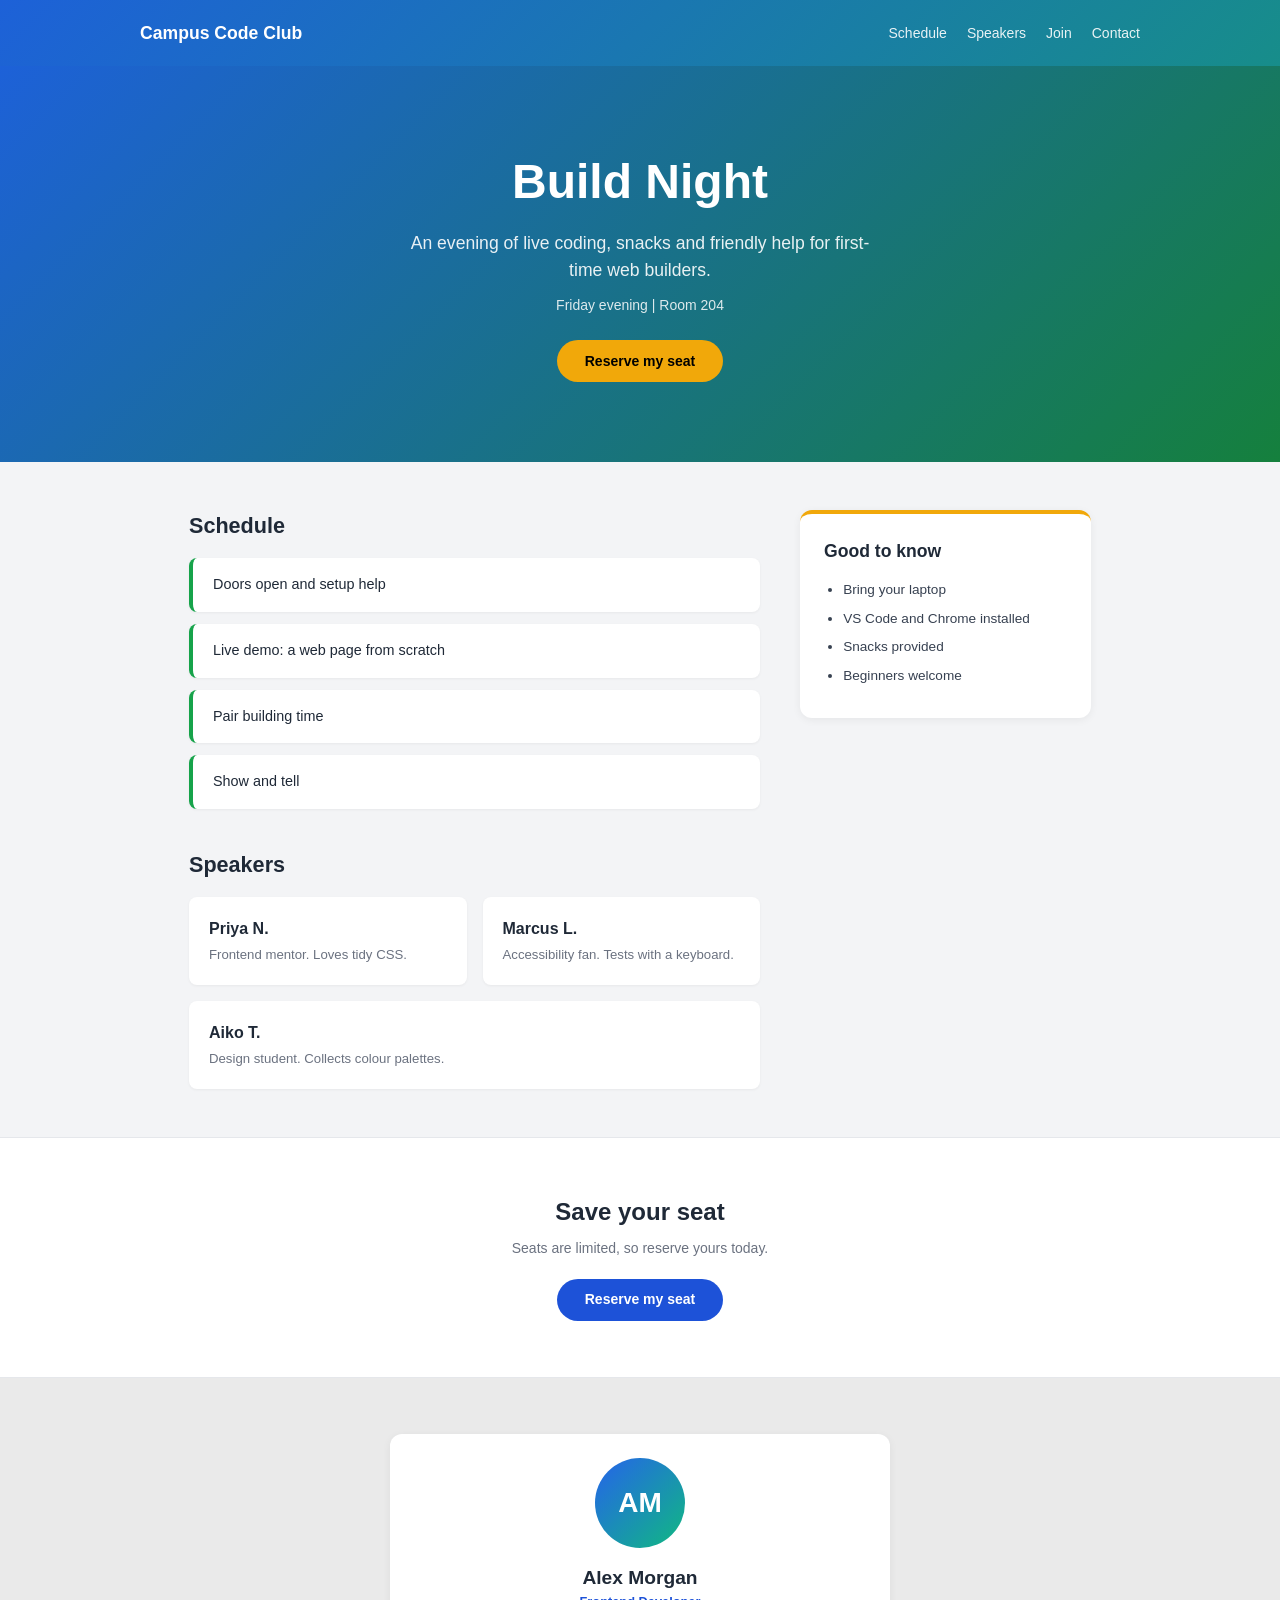
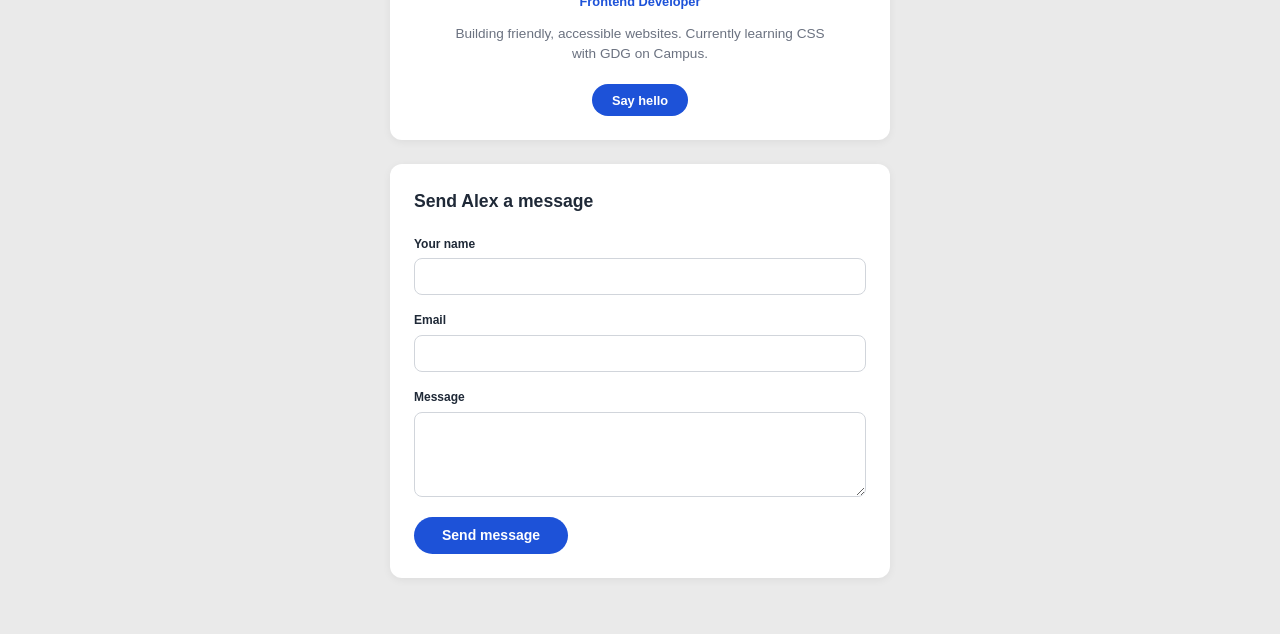
==== session-02-css/index.html @ 692ff86a "Add HTML structure and CSS styles for Task 2 layout" ====
<!DOCTYPE html>
<html lang="en">
<head>
  <meta charset="UTF-8">
  <meta name="viewport" content="width=device-width, initial-scale=1.0">
  <title>Task 2</title>
  <link rel="stylesheet" href="style.css">
</head>
<body>

  <!-- nav -->
  <header class="navbar">
    <div class="nav-container">
      <div class="logo">Campus Code Club</div>
      <nav class="nav-links">
        <a href="#schedule">Schedule</a>
        <a href="#speakers">Speakers</a>
        <a href="#join">Join</a>
        <a href="#contact">Contact</a>
      </nav>
    </div>
  </header>

  <!-- hero -->
  <section class="hero">
    <div class="hero-content">
      <h1>Build Night</h1>
      <p class="hero-desc">
        An evening of live coding, snacks and friendly help for first-time web builders.
      </p>
      <p class="hero-time">Friday evening | Room 204</p>
      <a href="#save-seat" class="btn btn-yellow">Reserve my seat</a>
    </div>
  </section>

  <!-- main -->
  <main class="main-layout">
    <!-- Left Column: Schedule & Speakers -->
    <div class="main-left">
      <!-- Schedule Section -->
      <section id="schedule" class="section">
        <h2 class="section-title">Schedule</h2>
        <div class="schedule-list">
          <div class="schedule-card">Doors open and setup help</div>
          <div class="schedule-card">Live demo: a web page from scratch</div>
          <div class="schedule-card">Pair building time</div>
          <div class="schedule-card">Show and tell</div>
        </div>
      </section>

      <!-- Speakers Section -->
      <section id="speakers" class="section">
        <h2 class="section-title">Speakers</h2>
        <div class="speakers-grid">
          <div class="speaker-card">
            <h3>Priya N.</h3>
            <p>Frontend mentor. Loves tidy CSS.</p>
          </div>
          <div class="speaker-card">
            <h3>Marcus L.</h3>
            <p>Accessibility fan. Tests with a keyboard.</p>
          </div>
          <div class="speaker-card full-width">
            <h3>Aiko T.</h3>
            <p>Design student. Collects colour palettes.</p>
          </div>
        </div>
      </section>
    </div>

    <!-- Right Sidebar: Good to know -->
    <aside class="main-right">
      <div class="card card-sidebar">
        <div class="top-bar-orange"></div>
        <h3>Good to know</h3>
        <ul>
          <li>Bring your laptop</li>
          <li>VS Code and Chrome installed</li>
          <li>Snacks provided</li>
          <li>Beginners welcome</li>
        </ul>
      </div>
    </aside>
  </main>

  <!-- CTA Section -->
  <section id="save-seat" class="cta-section">
    <h2>Save your seat</h2>
    <p>Seats are limited, so reserve yours today.</p>
    <a href="#" class="btn btn-blue">Reserve my seat</a>
  </section>

  <!-- Footer / Profile & Contact Form -->
  <footer class="footer-section">
    <div class="footer-container">
      
      <!-- Profile Card -->
      <div class="card profile-card">
        <div class="avatar">AM</div>
        <h3>Alex Morgan</h3>
        <p class="role">Frontend Developer</p>
        <p class="bio">
          Building friendly, accessible websites. Currently learning CSS with GDG on Campus.
        </p>
        <a href="#" class="btn btn-blue btn-sm">Say hello</a>
      </div>

      <!-- Contact Form -->
      <div class="card contact-card">
        <h3>Send Alex a message</h3>
        <form action="#" method="POST" class="contact-form">
          <div class="form-group">
            <label for="name">Your name</label>
            <input type="text" id="name" name="name" placeholder="" required>
          </div>
          <div class="form-group">
            <label for="email">Email</label>
            <input type="email" id="email" name="email" placeholder="" required>
          </div>
          <div class="form-group">
            <label for="message">Message</label>
            <textarea id="message" name="message" rows="4" required></textarea>
          </div>
          <button type="submit" class="btn btn-blue">Send message</button>
        </form>
      </div>

    </div>
  </footer>

</body>
</html>
---- session-02-css/style.css ----
/* --- CSS Reset & Variables --- */
* {
  margin: 0;
  padding: 0;
  box-sizing: border-box;
}

:root {
  --primary-blue: #1d52d8;
  --dark-blue: #1640ab;
  --yellow: #f1a80a;
  --yellow-hover: #d99607;
  --bg-light: #f3f4f6;
  --bg-footer: #eaeaea;
  --text-dark: #1f2937;
  --text-muted: #6b7280;
  --border-color: #d1d5db;
  --card-bg: #ffffff;
}

body {
  font-family: -apple-system, BlinkMacSystemFont, "Segoe UI", Roboto, Helvetica, Arial, sans-serif;
  color: var(--text-dark);
  background-color: var(--bg-light);
  line-height: 1.5;
}

/* --- Header & Navigation --- */
.navbar {
  background: linear-gradient(135deg, #1d61d8 0%, #178d8a 100%);
  color: #ffffff;
  padding: 1.25rem 2rem;
}

.nav-container {
  max-width: 1000px;
  margin: 0 auto;
  display: flex;
  flex-wrap: wrap;
  justify-content: space-between;
  align-items: center;
  gap: 1rem;
}

.logo {
  font-weight: 700;
  font-size: 1.1rem;
  white-space: nowrap;
}

.nav-links {
  display: flex;
  flex-wrap: wrap;
  gap: 1.25rem;
}

.nav-links a {
  color: #ffffff;
  text-decoration: none;
  font-size: 0.875rem;
  opacity: 0.9;
  transition: opacity 0.2s;
}

.nav-links a:hover {
  opacity: 1;
}

/* --- Hero Section --- */
.hero {
  background: linear-gradient(135deg, #1d61d8 0%, #15803d 100%);
  color: #ffffff;
  text-align: center;
  padding: clamp(3rem, 8vw, 5rem) 1.5rem;
}

.hero-content {
  max-width: 600px;
  margin: 0 auto;
  display: flex;
  flex-direction: column;
  align-items: center;
}

.hero h1 {
  font-size: clamp(2rem, 5vw, 3rem);
  font-weight: 800;
  margin-bottom: 0.75rem;
}

.hero-desc {
  font-size: clamp(0.95rem, 2.5vw, 1.1rem);
  opacity: 0.9;
  margin-bottom: 0.75rem;
  max-width: 480px;
}

.hero-time {
  font-size: 0.875rem;
  opacity: 0.85;
  margin-bottom: 1.5rem;
}

/* --- Buttons --- */
.btn {
  display: inline-block;
  padding: 0.65rem 1.75rem;
  border-radius: 9999px;
  font-weight: 600;
  font-size: 0.875rem;
  text-decoration: none;
  border: none;
  cursor: pointer;
  transition: background-color 0.2s, transform 0.1s;
  text-align: center;
}

.btn-yellow {
  background-color: var(--yellow);
  color: #000000;
}

.btn-yellow:hover {
  background-color: var(--yellow-hover);
}

.btn-blue {
  background-color: var(--primary-blue);
  color: #ffffff;
}

.btn-blue:hover {
  background-color: var(--dark-blue);
}

.btn-sm {
  padding: 0.4rem 1.25rem;
  font-size: 0.8rem;
}

/* --- Main Layout (Responsive without media queries) --- */
.main-layout {
  max-width: 950px;
  margin: 0 auto;
  padding: 3rem 1.5rem;
  display: flex;
  flex-wrap: wrap;
  gap: 2.5rem;
}

/* Flex grow + basis trick: 
   When screen > ~650px, they sit side by side. 
   When smaller, they wrap smoothly to full width. */
.main-left {
  flex: 1 1 520px;
  display: flex;
  flex-direction: column;
  gap: 2.5rem;
}

.main-right {
  flex: 1 1 240px;
}

/* Section Common */
.section-title {
  font-size: 1.35rem;
  font-weight: 700;
  margin-bottom: 1rem;
}

/* --- Schedule Section --- */
.schedule-list {
  display: flex;
  flex-direction: column;
  gap: 0.75rem;
}

.schedule-card {
  background-color: var(--card-bg);
  padding: 1rem 1.25rem;
  border-radius: 8px;
  border-left: 4px solid #16a34a;
  font-size: 0.9rem;
  box-shadow: 0 1px 3px rgba(0, 0, 0, 0.05);
}

/* --- Speakers Section --- */
.speakers-grid {
  display: flex;
  flex-wrap: wrap;
  gap: 1rem;
}

.speaker-card {
  background-color: var(--card-bg);
  padding: 1.25rem;
  border-radius: 8px;
  flex: 1 1 220px;
  box-shadow: 0 1px 3px rgba(0, 0, 0, 0.05);
}

.speaker-card.full-width {
  flex: 1 1 100%;
}

.speaker-card h3 {
  font-size: 1rem;
  font-weight: 700;
  margin-bottom: 0.25rem;
}

.speaker-card p {
  font-size: 0.825rem;
  color: var(--text-muted);
}

/* --- Sidebar Card --- */
.card {
  background-color: var(--card-bg);
  border-radius: 12px;
  padding: 1.5rem;
  box-shadow: 0 2px 8px rgba(0, 0, 0, 0.06);
  position: relative;
  overflow: hidden;
}

.card-sidebar {
  border-top: 4px solid var(--yellow);
}

.card-sidebar h3 {
  font-size: 1.1rem;
  font-weight: 700;
  margin-bottom: 1rem;
}

.card-sidebar ul {
  list-style-type: disc;
  padding-left: 1.2rem;
}

.card-sidebar li {
  font-size: 0.85rem;
  margin-bottom: 0.5rem;
  color: #374151;
}

/* --- CTA Section --- */
.cta-section {
  background-color: var(--card-bg);
  text-align: center;
  padding: 3.5rem 1.5rem;
  border-top: 1px solid #e5e7eb;
  border-bottom: 1px solid #e5e7eb;
}

.cta-section h2 {
  font-size: 1.5rem;
  font-weight: 700;
  margin-bottom: 0.5rem;
}

.cta-section p {
  font-size: 0.875rem;
  color: var(--text-muted);
  margin-bottom: 1.25rem;
}

/* --- Footer & Contact Form Section --- */
.footer-section {
  background-color: var(--bg-footer);
  padding: 3.5rem 1.5rem;
}

.footer-container {
  max-width: 500px;
  margin: 0 auto;
  display: flex;
  flex-direction: column;
  gap: 1.5rem;
}

/* Profile Card */
.profile-card {
  text-align: center;
  display: flex;
  flex-direction: column;
  align-items: center;
}

.avatar {
  width: 90px;
  height: 90px;
  border-radius: 50%;
  background: linear-gradient(135deg, #2563eb 0%, #10b981 100%);
  color: #ffffff;
  display: flex;
  align-items: center;
  justify-content: center;
  font-size: 1.75rem;
  font-weight: 700;
  margin-bottom: 1rem;
}

.profile-card h3 {
  font-size: 1.2rem;
  font-weight: 700;
}

.profile-card .role {
  font-size: 0.8rem;
  color: var(--primary-blue);
  font-weight: 600;
  margin-bottom: 0.75rem;
}

.profile-card .bio {
  font-size: 0.85rem;
  color: var(--text-muted);
  margin-bottom: 1.25rem;
  max-width: 380px;
}

/* Contact Form */
.contact-card h3 {
  font-size: 1.1rem;
  font-weight: 700;
  margin-bottom: 1.25rem;
}

.contact-form {
  display: flex;
  flex-direction: column;
  gap: 1rem;
}

.form-group {
  display: flex;
  flex-direction: column;
  gap: 0.35rem;
  text-align: left;
}

.form-group label {
  font-size: 0.75rem;
  font-weight: 600;
  color: var(--text-dark);
}

.form-group input,
.form-group textarea {
  width: 100%;
  padding: 0.6rem 0.75rem;
  border: 1px solid var(--border-color);
  border-radius: 8px;
  font-family: inherit;
  font-size: 0.875rem;
  outline: none;
  background-color: #ffffff;
}

.form-group input:focus,
.form-group textarea:focus {
  border-color: var(--primary-blue);
  box-shadow: 0 0 0 2px rgba(29, 82, 216, 0.15);
}

.contact-form .btn {
  align-self: flex-start;
  margin-top: 0.25rem;
}
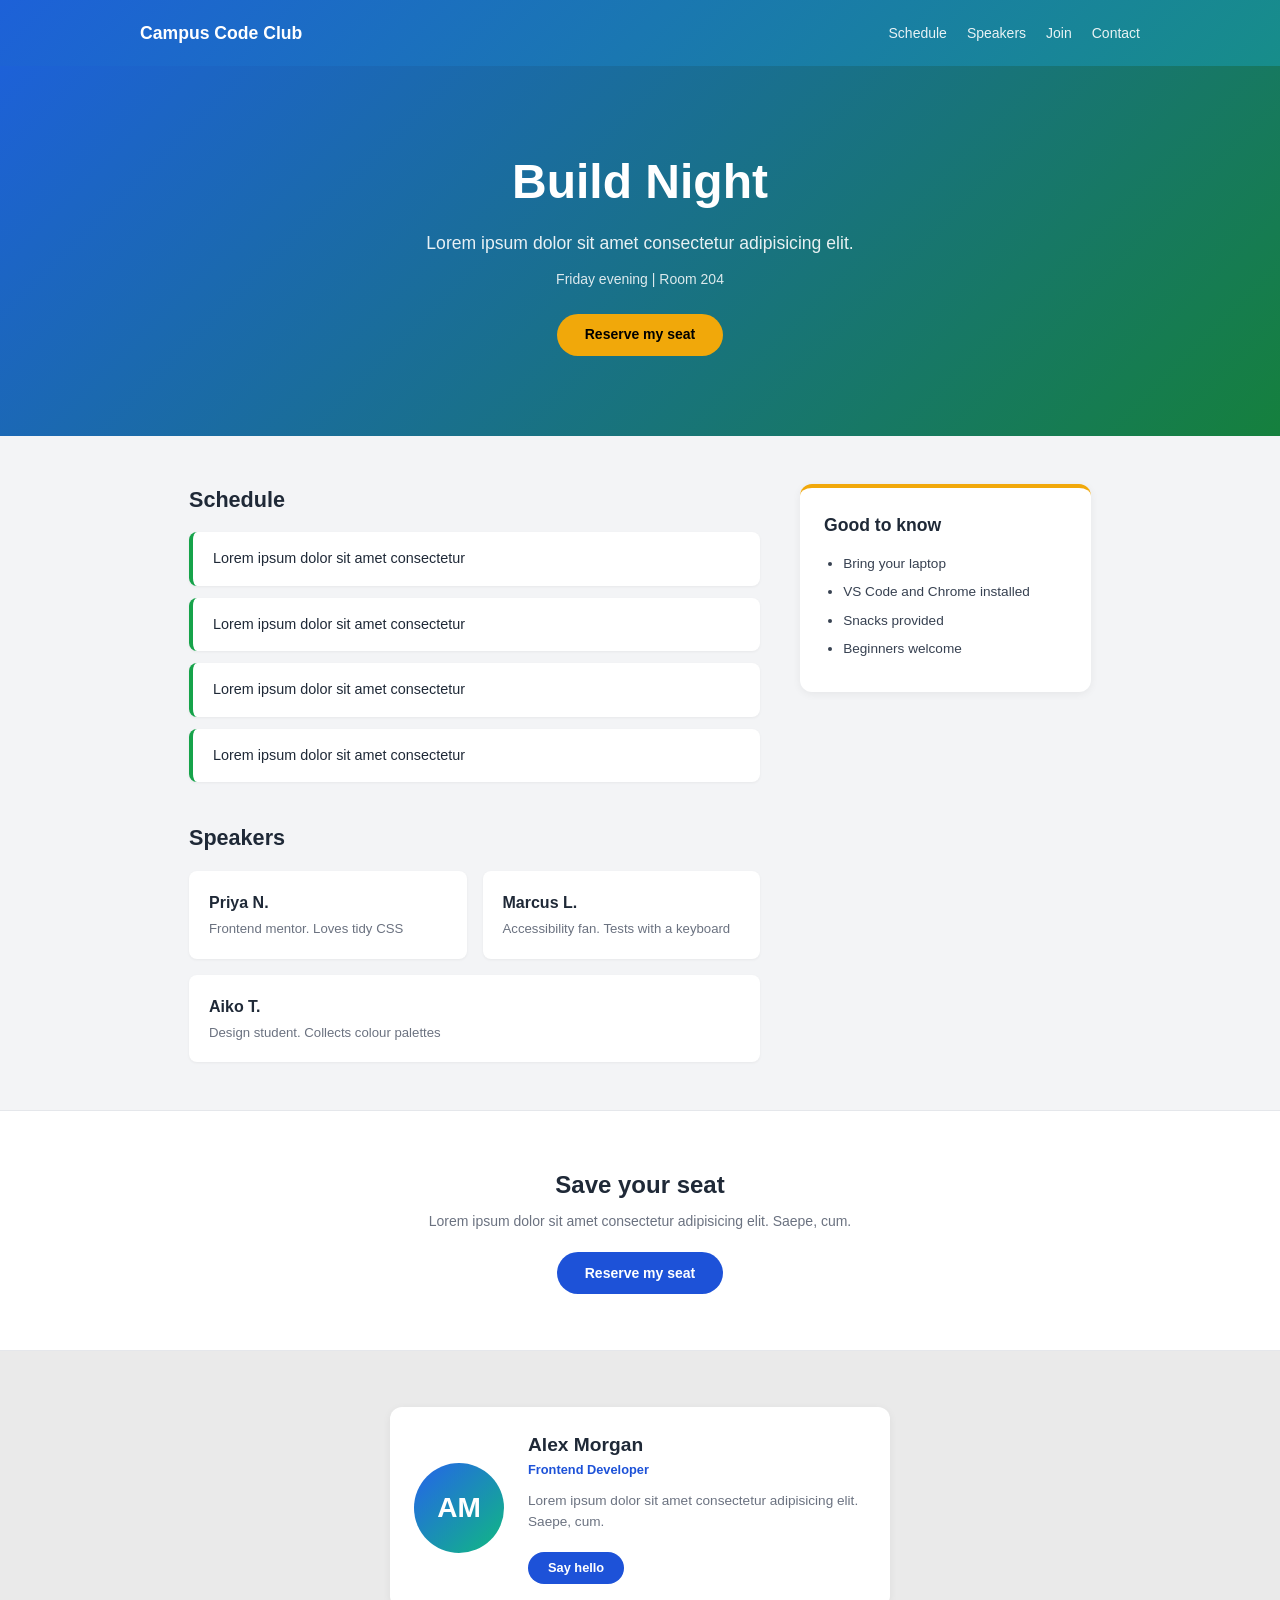
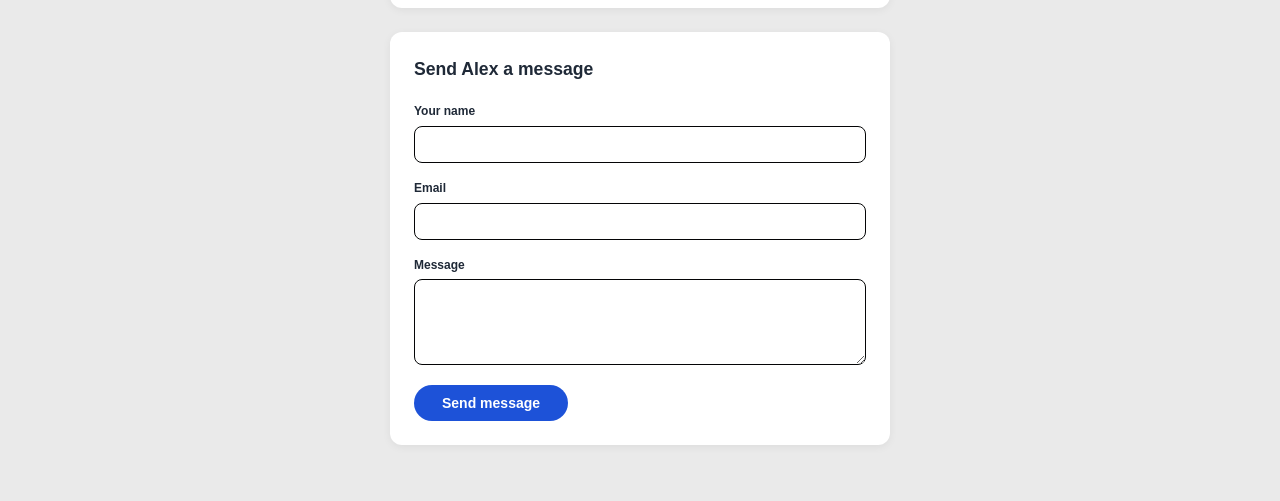
==== commit 6737ecc5: "Refactor HTML structure and update CSS styles for improved layout and design" ====
--- a/session-02-css/index.html
+++ b/session-02-css/index.html
@@ -1,132 +1,137 @@
 <!DOCTYPE html>
 <html lang="en">
+
 <head>
-  <meta charset="UTF-8">
-  <meta name="viewport" content="width=device-width, initial-scale=1.0">
-  <title>Task 2</title>
-  <link rel="stylesheet" href="style.css">
+    <meta charset="UTF-8">
+    <meta name="viewport" content="width=device-width, initial-scale=1.0">
+    <title>Task 2</title>
+    <link rel="stylesheet" href="style.css">
 </head>
+
 <body>
 
-  <!-- nav -->
-  <header class="navbar">
-    <div class="nav-container">
-      <div class="logo">Campus Code Club</div>
-      <nav class="nav-links">
-        <a href="#schedule">Schedule</a>
-        <a href="#speakers">Speakers</a>
-        <a href="#join">Join</a>
-        <a href="#contact">Contact</a>
-      </nav>
-    </div>
-  </header>
+    <!-- nav -->
+    <header class="navbar">
+        <div class="nav-container">
+            <div class="logo">Campus Code Club</div>
+            <nav class="nav-links">
+                <a href="#schedule">Schedule</a>
+                <a href="#speakers">Speakers</a>
+                <a href="#join">Join</a>
+                <a href="#contact">Contact</a>
+            </nav>
+        </div>
+    </header>
 
-  <!-- hero -->
-  <section class="hero">
-    <div class="hero-content">
-      <h1>Build Night</h1>
-      <p class="hero-desc">
-        An evening of live coding, snacks and friendly help for first-time web builders.
-      </p>
-      <p class="hero-time">Friday evening | Room 204</p>
-      <a href="#save-seat" class="btn btn-yellow">Reserve my seat</a>
-    </div>
-  </section>
+    <!-- hero -->
+    <section class="hero">
+        <div class="hero-content">
+            <h1>Build Night</h1>
+            <p class="hero-desc">
+                Lorem ipsum dolor sit amet consectetur adipisicing elit.
+            </p>
+            <p class="hero-time">Friday evening | Room 204</p>
+            <a href="#save-seat" class="btn btn-yellow">Reserve my seat</a>
+        </div>
+    </section>
 
-  <!-- main -->
-  <main class="main-layout">
-    <!-- Left Column: Schedule & Speakers -->
-    <div class="main-left">
-      <!-- Schedule Section -->
-      <section id="schedule" class="section">
-        <h2 class="section-title">Schedule</h2>
-        <div class="schedule-list">
-          <div class="schedule-card">Doors open and setup help</div>
-          <div class="schedule-card">Live demo: a web page from scratch</div>
-          <div class="schedule-card">Pair building time</div>
-          <div class="schedule-card">Show and tell</div>
+    <!-- main -->
+    <main class="main-layout">
+
+        <!-- left column-->
+        <div class="main-left">
+
+            <!-- schedule -->
+            <section id="schedule" class="section">
+                <h2 class="section-title">Schedule</h2>
+                <div class="schedule-list">
+                    <div class="schedule-card">Lorem ipsum dolor sit amet consectetur</div>
+                    <div class="schedule-card">Lorem ipsum dolor sit amet consectetur</div>
+                    <div class="schedule-card">Lorem ipsum dolor sit amet consectetur</div>
+                    <div class="schedule-card">Lorem ipsum dolor sit amet consectetur</div>
+                </div>
+            </section>
+
+            <!-- speakers -->
+            <section id="speakers" class="section">
+                <h2 class="section-title">Speakers</h2>
+                <div class="speakers-grid">
+                    <div class="speaker-card">
+                        <h3>Priya N.</h3>
+                        <p>Frontend mentor. Loves tidy CSS</p>
+                    </div>
+                    <div class="speaker-card">
+                        <h3>Marcus L.</h3>
+                        <p>Accessibility fan. Tests with a keyboard</p>
+                    </div>
+                    <div class="speaker-card full-width">
+                        <h3>Aiko T.</h3>
+                        <p>Design student. Collects colour palettes</p>
+                    </div>
+                </div>
+            </section>
         </div>
-      </section>
 
-      <!-- Speakers Section -->
-      <section id="speakers" class="section">
-        <h2 class="section-title">Speakers</h2>
-        <div class="speakers-grid">
-          <div class="speaker-card">
-            <h3>Priya N.</h3>
-            <p>Frontend mentor. Loves tidy CSS.</p>
-          </div>
-          <div class="speaker-card">
-            <h3>Marcus L.</h3>
-            <p>Accessibility fan. Tests with a keyboard.</p>
-          </div>
-          <div class="speaker-card full-width">
-            <h3>Aiko T.</h3>
-            <p>Design student. Collects colour palettes.</p>
-          </div>
+        <!-- right column -->
+        <aside class="main-right">
+            <div class="card card-sidebar">
+                <div class="top-bar-orange"></div>
+                <h3>Good to know</h3>
+                <ul>
+                    <li>Bring your laptop</li>
+                    <li>VS Code and Chrome installed</li>
+                    <li>Snacks provided</li>
+                    <li>Beginners welcome</li>
+                </ul>
+            </div>
+        </aside>
+    </main>
+
+    <!-- section -->
+    <section id="save-seat" class="save-seat-section">
+        <h2>Save your seat</h2>
+        <p>Lorem ipsum dolor sit amet consectetur adipisicing elit. Saepe, cum.</p>
+        <a href="#" class="btn btn-blue">Reserve my seat</a>
+    </section>
+
+    <!-- footer-->
+    <footer class="footer-section">
+        <div class="footer-container">
+
+            <!-- profile -->
+            <div class="card profile-card">
+                <div class="avatar">AM</div>
+                <h3>Alex Morgan</h3>
+                <p class="role">Frontend Developer</p>
+                <p class="bio">
+                   Lorem ipsum dolor sit amet consectetur adipisicing elit. Saepe, cum.
+                </p>
+                <a href="#" class="btn btn-blue btn-sm">Say hello</a>
+            </div>
+
+            <!-- form -->
+            <div class="card contact-card">
+                <h3>Send Alex a message</h3>
+                <form action="#" method="POST" class="contact-form">
+                    <div class="form-group">
+                        <label for="name">Your name</label>
+                        <input type="text" id="name" name="name" placeholder="" required>
+                    </div>
+                    <div class="form-group">
+                        <label for="email">Email</label>
+                        <input type="email" id="email" name="email" placeholder="" required>
+                    </div>
+                    <div class="form-group">
+                        <label for="message">Message</label>
+                        <textarea id="message" name="message" rows="4" required></textarea>
+                    </div>
+                    <button type="submit" class="btn btn-blue">Send message</button>
+                </form>
+            </div>
+
         </div>
-      </section>
-    </div>
-
-    <!-- Right Sidebar: Good to know -->
-    <aside class="main-right">
-      <div class="card card-sidebar">
-        <div class="top-bar-orange"></div>
-        <h3>Good to know</h3>
-        <ul>
-          <li>Bring your laptop</li>
-          <li>VS Code and Chrome installed</li>
-          <li>Snacks provided</li>
-          <li>Beginners welcome</li>
-        </ul>
-      </div>
-    </aside>
-  </main>
-
-  <!-- CTA Section -->
-  <section id="save-seat" class="cta-section">
-    <h2>Save your seat</h2>
-    <p>Seats are limited, so reserve yours today.</p>
-    <a href="#" class="btn btn-blue">Reserve my seat</a>
-  </section>
-
-  <!-- Footer / Profile & Contact Form -->
-  <footer class="footer-section">
-    <div class="footer-container">
-      
-      <!-- Profile Card -->
-      <div class="card profile-card">
-        <div class="avatar">AM</div>
-        <h3>Alex Morgan</h3>
-        <p class="role">Frontend Developer</p>
-        <p class="bio">
-          Building friendly, accessible websites. Currently learning CSS with GDG on Campus.
-        </p>
-        <a href="#" class="btn btn-blue btn-sm">Say hello</a>
-      </div>
-
-      <!-- Contact Form -->
-      <div class="card contact-card">
-        <h3>Send Alex a message</h3>
-        <form action="#" method="POST" class="contact-form">
-          <div class="form-group">
-            <label for="name">Your name</label>
-            <input type="text" id="name" name="name" placeholder="" required>
-          </div>
-          <div class="form-group">
-            <label for="email">Email</label>
-            <input type="email" id="email" name="email" placeholder="" required>
-          </div>
-          <div class="form-group">
-            <label for="message">Message</label>
-            <textarea id="message" name="message" rows="4" required></textarea>
-          </div>
-          <button type="submit" class="btn btn-blue">Send message</button>
-        </form>
-      </div>
-
-    </div>
-  </footer>
+    </footer>
 
 </body>
+
 </html>
--- a/session-02-css/style.css
+++ b/session-02-css/style.css
@@ -1,372 +1,404 @@
-/* --- CSS Reset & Variables --- */
+/* ==========================
+   GLOBAL
+   ========================== */
+
 * {
-  margin: 0;
-  padding: 0;
-  box-sizing: border-box;
-}
-
-:root {
-  --primary-blue: #1d52d8;
-  --dark-blue: #1640ab;
-  --yellow: #f1a80a;
-  --yellow-hover: #d99607;
-  --bg-light: #f3f4f6;
-  --bg-footer: #eaeaea;
-  --text-dark: #1f2937;
-  --text-muted: #6b7280;
-  --border-color: #d1d5db;
-  --card-bg: #ffffff;
+    margin: 0;
+    padding: 0;
+    box-sizing: border-box;
 }
 
 body {
-  font-family: -apple-system, BlinkMacSystemFont, "Segoe UI", Roboto, Helvetica, Arial, sans-serif;
-  color: var(--text-dark);
-  background-color: var(--bg-light);
-  line-height: 1.5;
-}
-
-/* --- Header & Navigation --- */
+    font-family: Arial, sans-serif;
+    color: #1f2937;
+    background-color: #f3f4f6;
+    line-height: 1.5;
+}
+
+
+/* ==========================
+   NAV
+   ========================== */
+
 .navbar {
-  background: linear-gradient(135deg, #1d61d8 0%, #178d8a 100%);
-  color: #ffffff;
-  padding: 1.25rem 2rem;
+    background: linear-gradient(135deg, #1d61d8, #178d8a);
+    color: white;
+    padding: 1.25rem 2rem;
 }
 
 .nav-container {
-  max-width: 1000px;
-  margin: 0 auto;
-  display: flex;
-  flex-wrap: wrap;
-  justify-content: space-between;
-  align-items: center;
-  gap: 1rem;
+    max-width: 1000px;
+    margin: 0 auto;
+    display: flex;
+    flex-wrap: wrap;
+    justify-content: space-between;
+    align-items: center;
+    gap: 1rem;
 }
 
 .logo {
-  font-weight: 700;
-  font-size: 1.1rem;
-  white-space: nowrap;
+    font-weight: bold;
+    font-size: 1.1rem;
 }
 
 .nav-links {
-  display: flex;
-  flex-wrap: wrap;
-  gap: 1.25rem;
+    display: flex;
+    flex-wrap: wrap;
+    gap: 1.25rem;
 }
 
 .nav-links a {
-  color: #ffffff;
-  text-decoration: none;
-  font-size: 0.875rem;
-  opacity: 0.9;
-  transition: opacity 0.2s;
-}
-
-.nav-links a:hover {
-  opacity: 1;
-}
-
-/* --- Hero Section --- */
+    color: white;
+    text-decoration: none;
+    font-size: 0.875rem;
+    opacity: 0.9;
+}
+
+
+/* ==========================
+   HERO
+   ========================== */
+
 .hero {
-  background: linear-gradient(135deg, #1d61d8 0%, #15803d 100%);
-  color: #ffffff;
-  text-align: center;
-  padding: clamp(3rem, 8vw, 5rem) 1.5rem;
+    background: linear-gradient(135deg, #1d61d8, #15803d);
+    color: white;
+    text-align: center;
+    padding: 5rem 1.5rem;
 }
 
 .hero-content {
-  max-width: 600px;
-  margin: 0 auto;
-  display: flex;
-  flex-direction: column;
-  align-items: center;
+    max-width: 600px;
+    margin: 0 auto;
+    display: flex;
+    flex-direction: column;
+    align-items: center;
 }
 
 .hero h1 {
-  font-size: clamp(2rem, 5vw, 3rem);
-  font-weight: 800;
-  margin-bottom: 0.75rem;
+    font-size: 3rem;
+    font-weight: 800;
+    margin-bottom: 0.75rem;
 }
 
 .hero-desc {
-  font-size: clamp(0.95rem, 2.5vw, 1.1rem);
-  opacity: 0.9;
-  margin-bottom: 0.75rem;
-  max-width: 480px;
+    font-size: 1.1rem;
+    opacity: 0.9;
+    margin-bottom: 0.75rem;
+    max-width: 480px;
 }
 
 .hero-time {
-  font-size: 0.875rem;
-  opacity: 0.85;
-  margin-bottom: 1.5rem;
-}
-
-/* --- Buttons --- */
+    font-size: 0.875rem;
+    opacity: 0.85;
+    margin-bottom: 1.5rem;
+}
+
+
+/* ==========================
+   BUTTONS
+   ========================== */
+
 .btn {
-  display: inline-block;
-  padding: 0.65rem 1.75rem;
-  border-radius: 9999px;
-  font-weight: 600;
-  font-size: 0.875rem;
-  text-decoration: none;
-  border: none;
-  cursor: pointer;
-  transition: background-color 0.2s, transform 0.1s;
-  text-align: center;
+    display: inline-block;
+    padding: 0.65rem 1.75rem;
+    border: none;
+    border-radius: 50px;
+    font-weight: bold;
+    font-size: 0.875rem;
+    text-decoration: none;
+    text-align: center;
+    cursor: pointer;
 }
 
 .btn-yellow {
-  background-color: var(--yellow);
-  color: #000000;
-}
-
-.btn-yellow:hover {
-  background-color: var(--yellow-hover);
+    background-color: #f1a80a;
+    color: black;
 }
 
 .btn-blue {
-  background-color: var(--primary-blue);
-  color: #ffffff;
-}
-
-.btn-blue:hover {
-  background-color: var(--dark-blue);
+    background-color: #1d52d8;
+    color: white;
 }
 
 .btn-sm {
-  padding: 0.4rem 1.25rem;
-  font-size: 0.8rem;
-}
-
-/* --- Main Layout (Responsive without media queries) --- */
+    padding: 0.4rem 1.25rem;
+    font-size: 0.8rem;
+}
+
+
+/* ==========================
+   MAIN
+   ========================== */
+
 .main-layout {
-  max-width: 950px;
-  margin: 0 auto;
-  padding: 3rem 1.5rem;
-  display: flex;
-  flex-wrap: wrap;
-  gap: 2.5rem;
-}
-
-/* Flex grow + basis trick: 
-   When screen > ~650px, they sit side by side. 
-   When smaller, they wrap smoothly to full width. */
+    max-width: 950px;
+    margin: 0 auto;
+    padding: 3rem 1.5rem;
+    display: flex;
+    flex-wrap: wrap;
+    gap: 2.5rem;
+}
+
 .main-left {
-  flex: 1 1 520px;
-  display: flex;
-  flex-direction: column;
-  gap: 2.5rem;
+    flex: 1 1 520px;
+    display: flex;
+    flex-direction: column;
+    gap: 2.5rem;
 }
 
 .main-right {
-  flex: 1 1 240px;
-}
-
-/* Section Common */
+    flex: 1 1 240px;
+}
+
 .section-title {
-  font-size: 1.35rem;
-  font-weight: 700;
-  margin-bottom: 1rem;
-}
-
-/* --- Schedule Section --- */
+    font-size: 1.35rem;
+    font-weight: bold;
+    margin-bottom: 1rem;
+}
+
+
+/* ==========================
+   SCHEDULE
+   ========================== */
+
 .schedule-list {
-  display: flex;
-  flex-direction: column;
-  gap: 0.75rem;
+    display: flex;
+    flex-direction: column;
+    gap: 0.75rem;
 }
 
 .schedule-card {
-  background-color: var(--card-bg);
-  padding: 1rem 1.25rem;
-  border-radius: 8px;
-  border-left: 4px solid #16a34a;
-  font-size: 0.9rem;
-  box-shadow: 0 1px 3px rgba(0, 0, 0, 0.05);
-}
-
-/* --- Speakers Section --- */
+    background-color: white;
+    padding: 1rem 1.25rem;
+    border-radius: 8px;
+    border-left: 4px solid #16a34a;
+    font-size: 0.9rem;
+    box-shadow: 0 1px 3px rgba(0, 0, 0, 0.05);
+}
+
+
+/* ==========================
+   SPEAKERS
+   ========================== */
+
 .speakers-grid {
-  display: flex;
-  flex-wrap: wrap;
-  gap: 1rem;
+    display: flex;
+    flex-wrap: wrap;
+    gap: 1rem;
 }
 
 .speaker-card {
-  background-color: var(--card-bg);
-  padding: 1.25rem;
-  border-radius: 8px;
-  flex: 1 1 220px;
-  box-shadow: 0 1px 3px rgba(0, 0, 0, 0.05);
-}
-
-.speaker-card.full-width {
-  flex: 1 1 100%;
+    background-color: white;
+    padding: 1.25rem;
+    border-radius: 8px;
+    flex: 1 1 220px;
+    box-shadow: 0 1px 3px rgba(0, 0, 0, 0.05);
+}
+
+
+.full-width {
+    flex: 1 1 100%;
 }
 
 .speaker-card h3 {
-  font-size: 1rem;
-  font-weight: 700;
-  margin-bottom: 0.25rem;
+    font-size: 1rem;
+    margin-bottom: 0.25rem;
 }
 
 .speaker-card p {
-  font-size: 0.825rem;
-  color: var(--text-muted);
-}
-
-/* --- Sidebar Card --- */
+    font-size: 0.825rem;
+    color: #6b7280;
+}
+
+
+/* ==========================
+   CARD
+   ========================== */
+
 .card {
-  background-color: var(--card-bg);
-  border-radius: 12px;
-  padding: 1.5rem;
-  box-shadow: 0 2px 8px rgba(0, 0, 0, 0.06);
-  position: relative;
-  overflow: hidden;
+    background-color: white;
+    border-radius: 12px;
+    padding: 1.5rem;
+    box-shadow: 0 2px 8px rgba(0, 0, 0, 0.06);
 }
 
 .card-sidebar {
-  border-top: 4px solid var(--yellow);
+    border-top: 4px solid #f1a80a;
 }
 
 .card-sidebar h3 {
-  font-size: 1.1rem;
-  font-weight: 700;
-  margin-bottom: 1rem;
+    font-size: 1.1rem;
+    margin-bottom: 1rem;
 }
 
 .card-sidebar ul {
-  list-style-type: disc;
-  padding-left: 1.2rem;
+    list-style-type: disc;
+    padding-left: 1.2rem;
 }
 
 .card-sidebar li {
-  font-size: 0.85rem;
-  margin-bottom: 0.5rem;
-  color: #374151;
-}
-
-/* --- CTA Section --- */
-.cta-section {
-  background-color: var(--card-bg);
-  text-align: center;
-  padding: 3.5rem 1.5rem;
-  border-top: 1px solid #e5e7eb;
-  border-bottom: 1px solid #e5e7eb;
-}
-
-.cta-section h2 {
-  font-size: 1.5rem;
-  font-weight: 700;
-  margin-bottom: 0.5rem;
-}
-
-.cta-section p {
-  font-size: 0.875rem;
-  color: var(--text-muted);
-  margin-bottom: 1.25rem;
-}
-
-/* --- Footer & Contact Form Section --- */
+    font-size: 0.85rem;
+    margin-bottom: 0.5rem;
+    color: #374151;
+}
+
+
+/* ==========================
+   9. CALL TO ACTION
+   ========================== */
+
+.save-seat-section {
+    background-color: white;
+    text-align: center;
+    padding: 3.5rem 1.5rem;
+    border-top: 1px solid #e5e7eb;
+    border-bottom: 1px solid #e5e7eb;
+}
+
+.save-seat-section h2 {
+    font-size: 1.5rem;
+    margin-bottom: 0.5rem;
+}
+
+.save-seat-section p {
+    font-size: 0.875rem;
+    color: #6b7280;
+    margin-bottom: 1.25rem;
+}
+
+
+/* ==========================
+   FOOTER
+   ========================== */
+
 .footer-section {
-  background-color: var(--bg-footer);
-  padding: 3.5rem 1.5rem;
+    background-color: #eaeaea;
+    padding: 3.5rem 1.5rem;
 }
 
 .footer-container {
-  max-width: 500px;
-  margin: 0 auto;
-  display: flex;
-  flex-direction: column;
-  gap: 1.5rem;
-}
-
-/* Profile Card */
+    max-width: 500px;
+    margin: 0 auto;
+    display: flex;
+    flex-direction: column;
+    gap: 1.5rem;
+}
+
+/* profile */
 .profile-card {
-  text-align: center;
-  display: flex;
-  flex-direction: column;
-  align-items: center;
+    display: grid;
+    grid-template-columns: 90px 1fr;  
+    column-gap: 1.5rem;
+    text-align: left;
 }
 
 .avatar {
-  width: 90px;
-  height: 90px;
-  border-radius: 50%;
-  background: linear-gradient(135deg, #2563eb 0%, #10b981 100%);
-  color: #ffffff;
-  display: flex;
-  align-items: center;
-  justify-content: center;
-  font-size: 1.75rem;
-  font-weight: 700;
-  margin-bottom: 1rem;
+    grid-row: 1 / span 4;  
+    align-self: center;     
+    width: 90px;
+    height: 90px;
+    border-radius: 50%;
+    background: linear-gradient(135deg, #2563eb, #10b981);
+    color: white;
+    display: flex;
+    align-items: center;
+    justify-content: center;
+    font-size: 1.75rem;
+    font-weight: bold;
 }
 
 .profile-card h3 {
-  font-size: 1.2rem;
-  font-weight: 700;
+    font-size: 1.2rem;
 }
 
 .profile-card .role {
-  font-size: 0.8rem;
-  color: var(--primary-blue);
-  font-weight: 600;
-  margin-bottom: 0.75rem;
+    font-size: 0.8rem;
+    color: #1d52d8;
+    font-weight: 600;
+    margin-bottom: 0.75rem;
 }
 
 .profile-card .bio {
-  font-size: 0.85rem;
-  color: var(--text-muted);
-  margin-bottom: 1.25rem;
-  max-width: 380px;
-}
-
-/* Contact Form */
+    font-size: 0.85rem;
+    color: #6b7280;
+    margin-bottom: 1.25rem;
+    
+}
+.profile-card .btn {
+    justify-self: start;
+}
+
+/* form */
 .contact-card h3 {
-  font-size: 1.1rem;
-  font-weight: 700;
-  margin-bottom: 1.25rem;
+    font-size: 1.1rem;
+    margin-bottom: 1.25rem;
 }
 
 .contact-form {
-  display: flex;
-  flex-direction: column;
-  gap: 1rem;
+    display: flex;
+    flex-direction: column;
+    gap: 1rem;
 }
 
 .form-group {
-  display: flex;
-  flex-direction: column;
-  gap: 0.35rem;
-  text-align: left;
+    display: flex;
+    flex-direction: column;
+    gap: 0.35rem;
+    text-align: left;
 }
 
 .form-group label {
-  font-size: 0.75rem;
-  font-weight: 600;
-  color: var(--text-dark);
+    font-size: 0.75rem;
+    font-weight: 600;
 }
 
 .form-group input,
 .form-group textarea {
-  width: 100%;
-  padding: 0.6rem 0.75rem;
-  border: 1px solid var(--border-color);
-  border-radius: 8px;
-  font-family: inherit;
-  font-size: 0.875rem;
-  outline: none;
-  background-color: #ffffff;
-}
-
-.form-group input:focus,
-.form-group textarea:focus {
-  border-color: var(--primary-blue);
-  box-shadow: 0 0 0 2px rgba(29, 82, 216, 0.15);
+    width: 100%;
+    padding: 0.6rem 0.75rem;
+    border: 1px solid #040506;
+    border-radius: 8px;
+    font-family: inherit;
+    font-size: 0.875rem;
+    outline: none;
+    background-color: white;
 }
 
 .contact-form .btn {
-  align-self: flex-start;
-  margin-top: 0.25rem;
+    align-self: flex-start;
+    margin-top: 0.25rem;
+}
+
+
+/* ==========================
+   phones
+   ========================== */
+
+@media (max-width: 600px) {
+    .hero {
+        padding: 3rem 1.5rem;
+    }
+
+    .hero h1 {
+        font-size: 2rem;
+    }
+
+    .hero-desc {
+        font-size: 0.95rem;
+    }
+
+    .profile-card {
+        grid-template-columns: 1fr;
+        text-align: center;
+    }
+
+    .avatar {
+        grid-row: auto;
+        justify-self: center;
+        margin-bottom: 1rem;
+    }
+
+    .profile-card .btn {
+        justify-self: stretch;
+    }
 }
